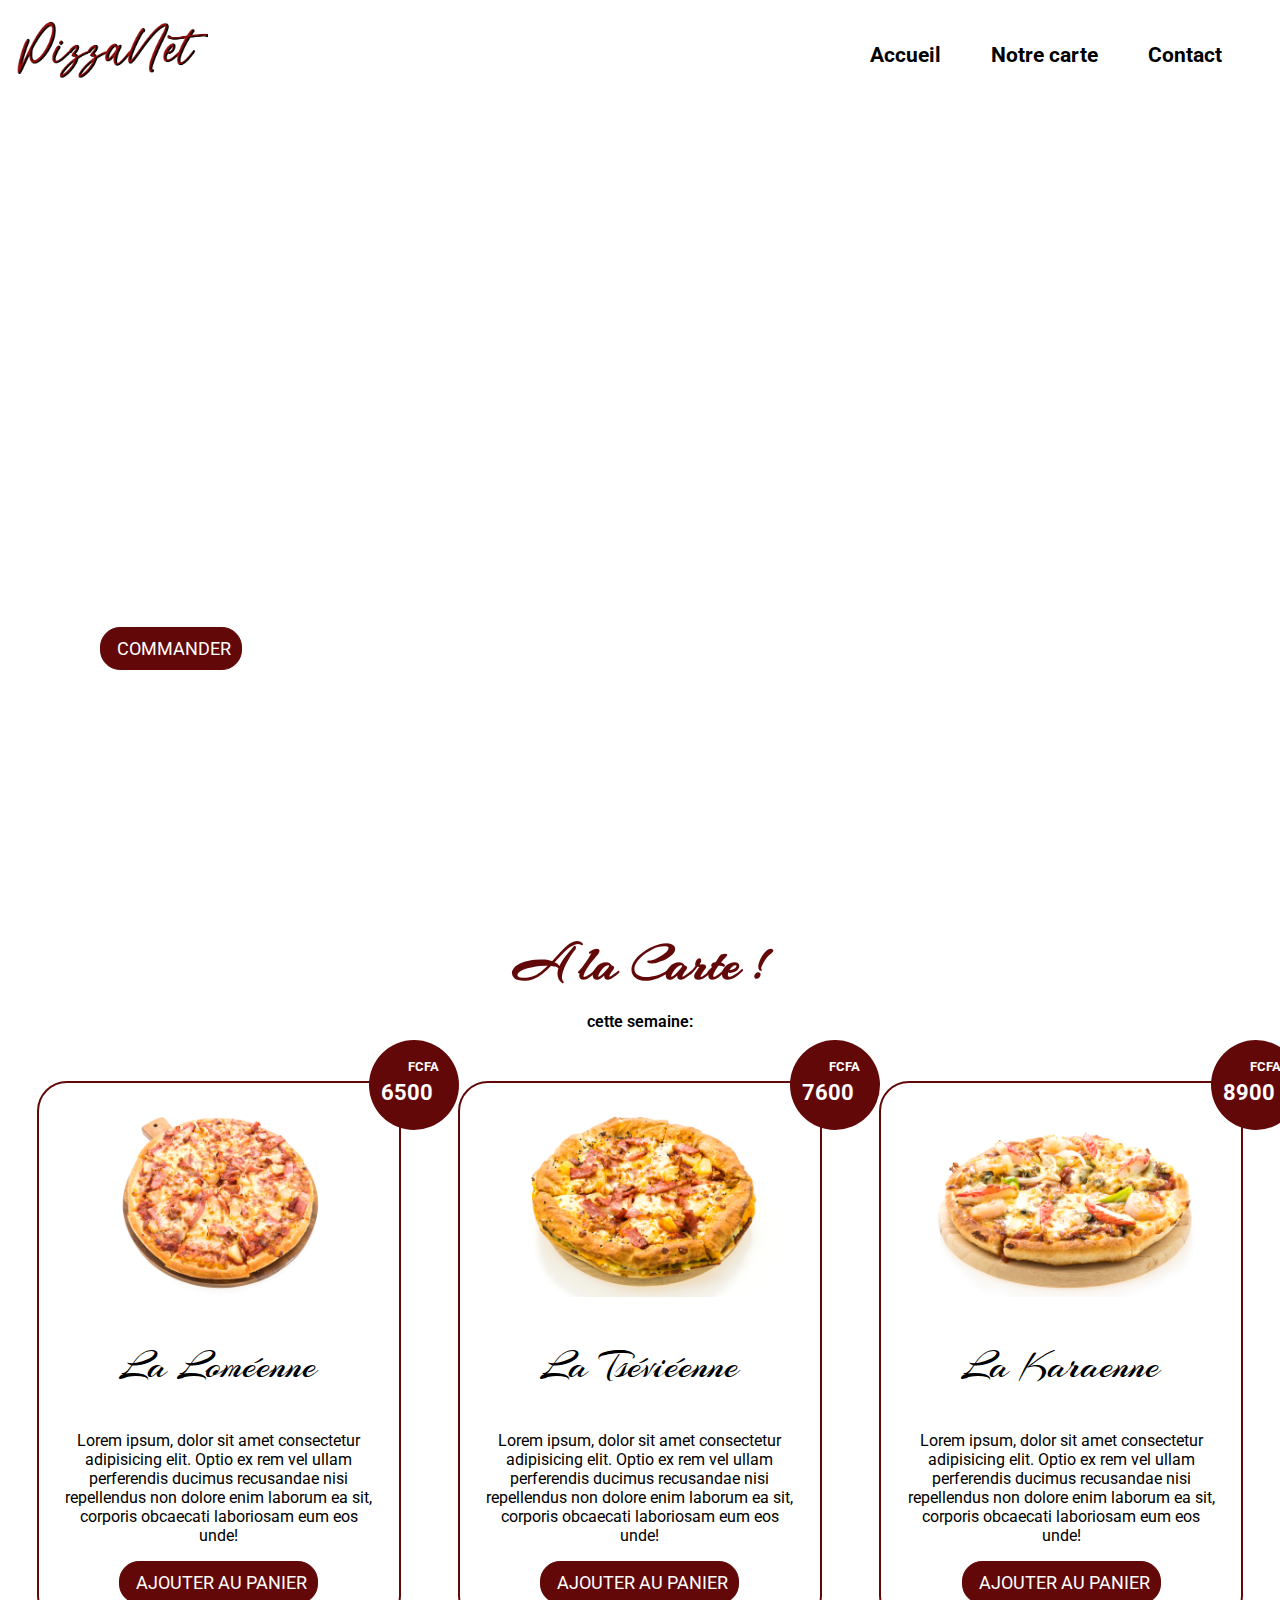
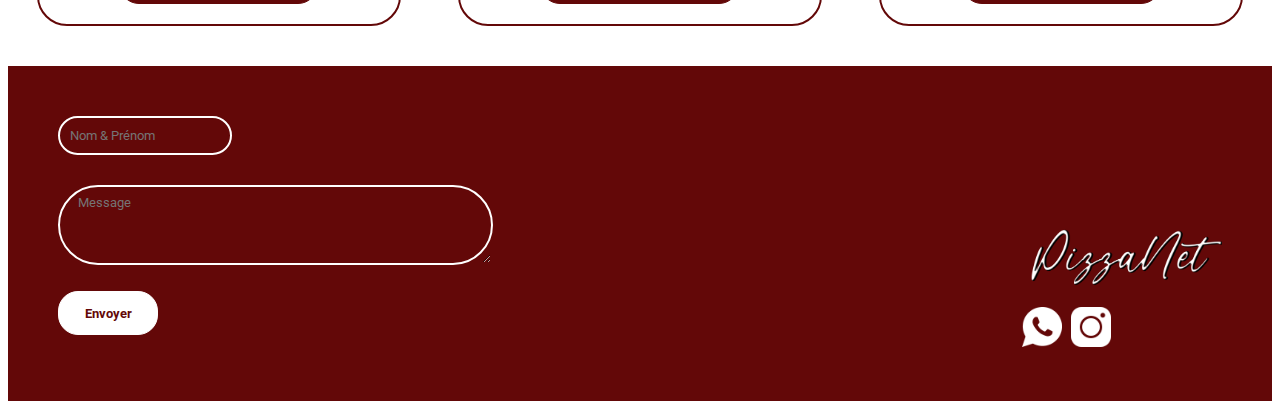
==== index.html @ ad1ee1a4 "modification du fichier index.html" ====
<!DOCTYPE html>
<html lang="fr">
    <head>
        <meta charset="UTF-8">
        <meta http-equiv="X-UA-Compatible" content="IE=edge">
        <meta name="viewport" content="width=device-width, initial-scale=1.0">
        <title>PizzaNet</title>
        <link rel="shortcut icon" href="assets/images/pizza1.jpg" type="image/x-icon"/>
        <link rel="stylesheet" href="style.css">
    </head>
    <body>
        <div id="main">
            <header>
                <! ajout du alt>
                <div id="logo">
                    <img src="assets/logo.png" alt="logo-pizzanet">
                </div>
                <div id="nav">
                    <nav>
                        <a href=""><h5>Accueil</h5></a>
                        <a href=""><h5>Notre carte</h5></a>
                        <a href=""><h5>Contact</h5></a>
                    </nav>
                </div>
            </header>
            <div id="pancarte">
            </div>
            <div id="pancarte-texte">
                <h1>PizzaNet</h1>
                <p id="description">
                    Humblement,les meilleurs pizzas du monde </br>
                    l'algorithme de la parfaite des cuissons,un
                    gout esquis,</br>Des produits de qualité
                </p>
                <button class="button"><a href="">COMMANDER</a></button>
            </div>
            </div>
            <section>
                <h1>A la Carte !</h1>
                <p>cette semaine:</p>
                <div id="menu">
                    <div class="carte">
                        <div class="prix">
                            <span class="fr">FCFA</span><br><span class="pr">6500</span>
                        </div>
                        <img src="assets/images/pizza_1.png" alt="">
                        <h3>La Loméenne</h3>
                        <p>Lorem ipsum, dolor sit amet consectetur adipisicing elit. Optio ex rem vel ullam perferendis ducimus recusandae nisi repellendus non dolore enim laborum ea sit, corporis obcaecati laboriosam eum eos unde!</p>
                        <button class="button"><a href="">AJOUTER AU PANIER</a></button>
                    </div>
                    <div class="carte">
                        <div class="prix">
                            <span class="fr">FCFA</span><br><span class="pr">7600</span>
                        </div>
                        <img src="assets/images/pizza_2.png" alt="">
                        <h3>La Tséviéenne</h3>
                        <p>Lorem ipsum, dolor sit amet consectetur adipisicing elit. Optio ex rem vel ullam perferendis ducimus recusandae nisi repellendus non dolore enim laborum ea sit, corporis obcaecati laboriosam eum eos unde!</p>
                        <button class="button"><a href="">AJOUTER AU PANIER</a></button>
                    </div>
                    <div class="carte">
                        <div class="prix">
                            <span class="fr">FCFA</span><br><span class="pr">8900</span>
                        </div>
                        <img src="assets/images/pizza_3.png" alt="">
                        <h3>La Karaenne</h3>
                        <p>Lorem ipsum, dolor sit amet consectetur adipisicing elit. Optio ex rem vel ullam perferendis ducimus recusandae nisi repellendus non dolore enim laborum ea sit, corporis obcaecati laboriosam eum eos unde!</p>
                        <button class="button" ><a href="">AJOUTER AU PANIER</a></button>
                    </div>

                </div>
            </section>
    
            <footer>
                <div id="foot">
                    <div id="formulaire">
                        <input type="text" placeholder="Nom & Prénom">
                        <textarea name="" id="" cols="50" rows="4" placeholder="Message" type="text"></textarea>
                        <button type="submit">Envoyer</button>
                    </div>
                    <div id="sociale">
                        <div id="logo-blanc">
                            <img src="assets/logo_blanc.png" alt="" id="logo-foot">
                        </div>
                        <div id="lien">
                            <img src="assets/whatsapp.png" alt="" class="sociale">
                            <img src="assets/instagram.png" alt="" class="sociale">
                        </div>
                    </div>
                </div>
    
            </footer>
        </div>
        <script src="script.js"></script>
    </body>
</html>
---- style.css ----
@import url('https://fonts.googleapis.com/css2?family=Arizonia&family=Roboto:ital,wght@0,100;0,300;0,400;0,500;0,700;0,900;1,100;1,300;1,400;1,500;1,700;1,900&display=swap');
@import url('https://fonts.googleapis.com/css2?family=Roboto:ital,wght@0,100;0,300;0,400;0,500;0,700;0,900;1,100;1,300;1,400;1,500;1,700;1,900&display=swap');
*{
    font-family: 'Roboto', sans-serif;

}
header{
    display: flex;
    justify-content: space-between;
}

nav{
    display: flex;
}
a{
    text-decoration: none;
    color: #ffff;
}
nav>a{
    text-decoration: none;
    padding-right: 2em;
    font-size: 25px;
    align-items: flex-start;
    color: #000;
}
nav>a:hover{
    color: #630808;
}
#logo>img{
    width: 100%;
}
#logo{
    width: 200px;
}
#pancarte{
    background-image:url(assets/images/header_background.png) ;
    background-size: 100% 75%;
    background-repeat: no-repeat;
    padding: 30em;
    filter: brightness(0.6);
}

#pancarte-texte{
    position: absolute;
    top: 240px;
    left: 100px;

}
#pancarte-texte >h1{
    color: #ffff;
    font-size: 190px;
    margin: 0;
}
#pancarte-texte > p{
    font-size: 30px;
    color: #ffff;
}
.button{
    background-color: #630808;
    font-size: 18px;
    border-radius: 20px;
    padding: 10px;
    padding-left: 16px;
    border: 1px solid #630808;
}
section{
    margin-top: -8em;
    margin-bottom: 2.5em;
}
section>p,h1{
    text-align: center;
}
section>h1{
    font-family: 'Arizonia', cursive;
    color: #630808;
    font-size: 50px;
    margin: 0;
}
.carte>h3{
    font-family: 'Arizonia', cursive;
    font-size: 40px;
    font-weight: 100;
}
section>p{
    font-weight: 600;
    margin-bottom: 50px;
}
#menu{
    display: flex;
    justify-content: space-around;
}
.carte>img{
    width: 290px;
}
.carte{
    text-align: center;
    border: 2px solid #630808;
    border-radius: 30px;
    width: 320px;
    padding: 20px;
}
.prix{
    background-color: #630808;
    color: #ffff;
    border-radius: 50%;
    position: absolute;
    width: 90px;
    height: 90px;
    top: 1040px;
    margin-left: 310px;
}
span{
    font-size: 22px;
    font-weight: bold;
    text-align: center;
}
.fr{
    font-size: 13px;
    padding-left: 20px;
    position: absolute;
    top: 19px;
    left: 19px;
}
.pr{
    position: absolute;
    top: 40px;
    left: 12px;
}
footer{
    background-color: #630808;

}
#foot{
    display: flex;
    padding: 50px;
    justify-content: space-between;
}
#formulaire{
    display:flex;
    flex-direction: column;
}
textarea{
    background-color: #630808;
    border-radius: 50px;
    border: 2px solid white;
    padding: 0.6em;
    text-indent: 10px;
    margin-bottom: 2em;
}
input{
    background-color: #630808;
    width:150px ;
    border: 2px solid white;
    border-radius: 20px;
    padding: 10px;
    margin-bottom: 30px;
}
#formulaire>button{
    background-color: #ffff;
    border: 1px solid #ffff;
    border-radius: 20px;
    width: 100px;
    color: #630808;
    font-weight: 700;
    padding: 1em;
}
#sociale{
    margin-top: 100px;
}
#logo-foot{
    width: 200px;
}
#lien img{
    width: 40px;
    margin-right: 5px;
}
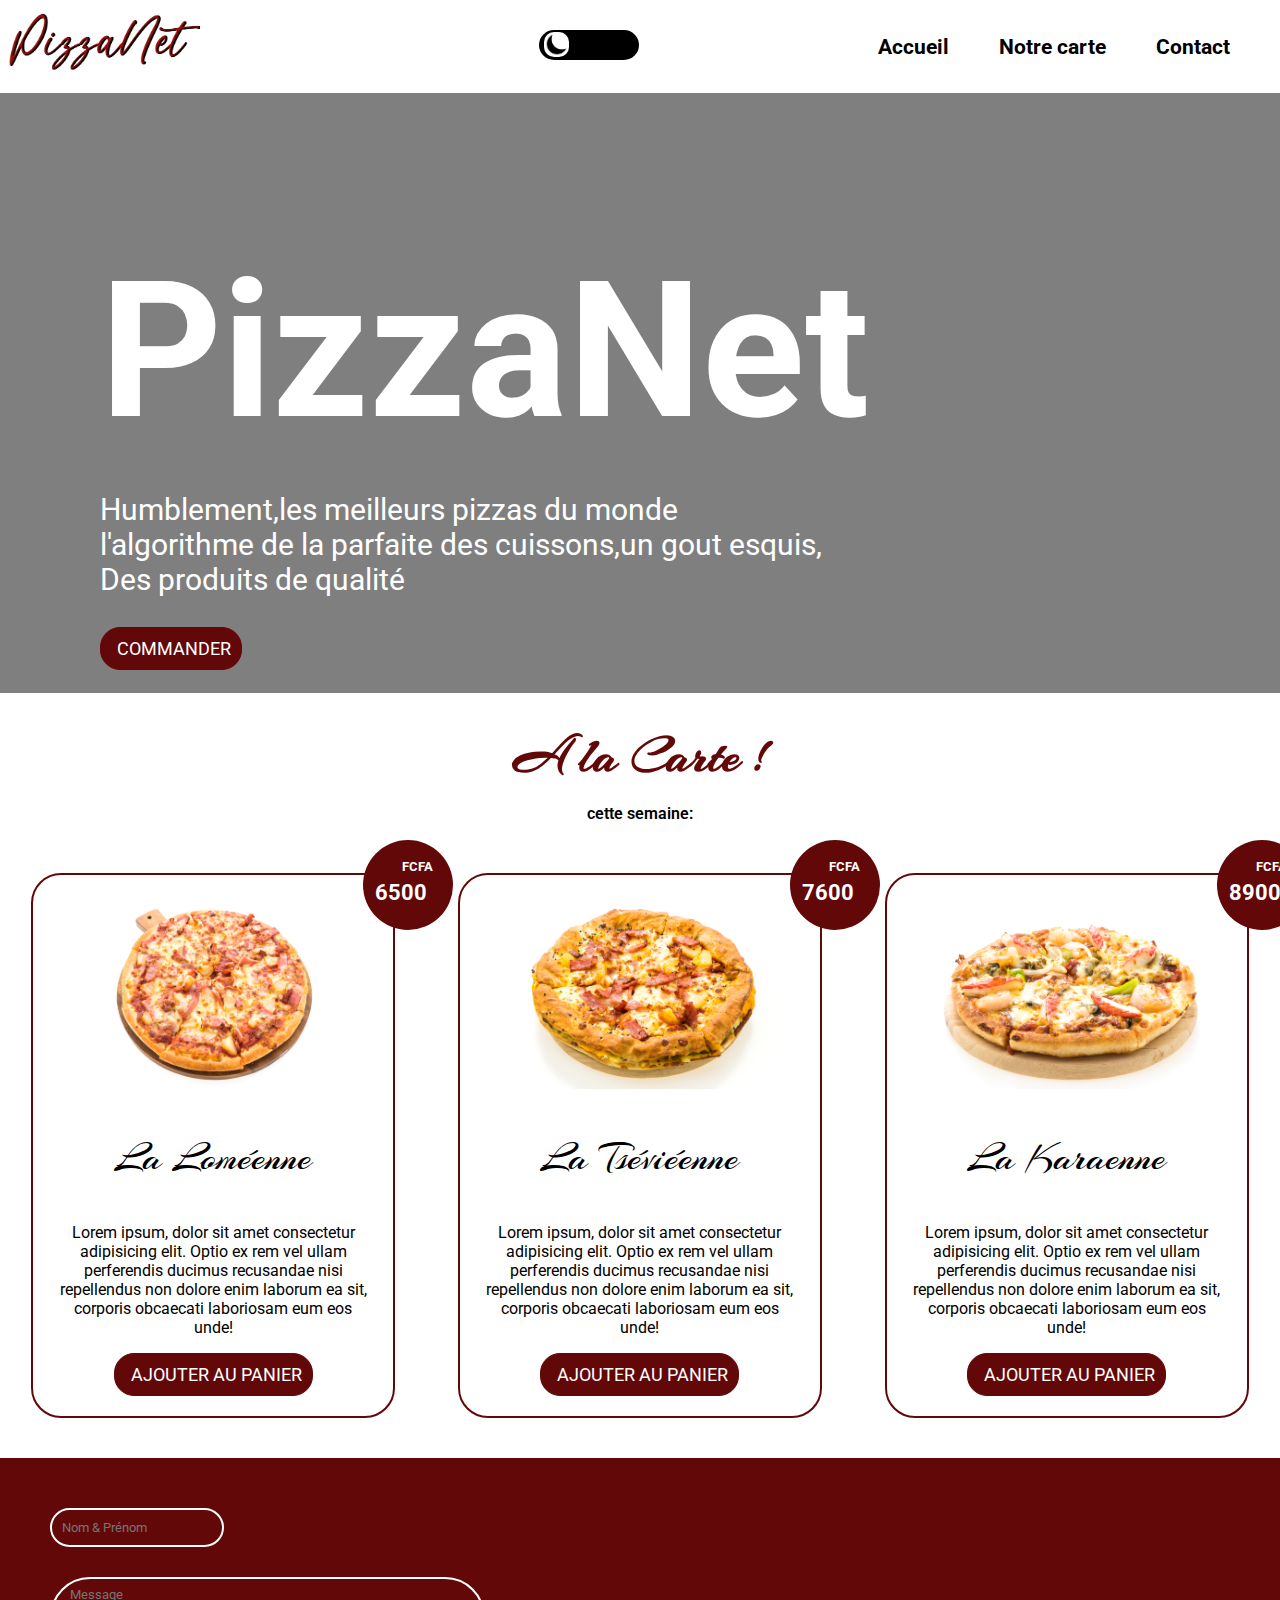
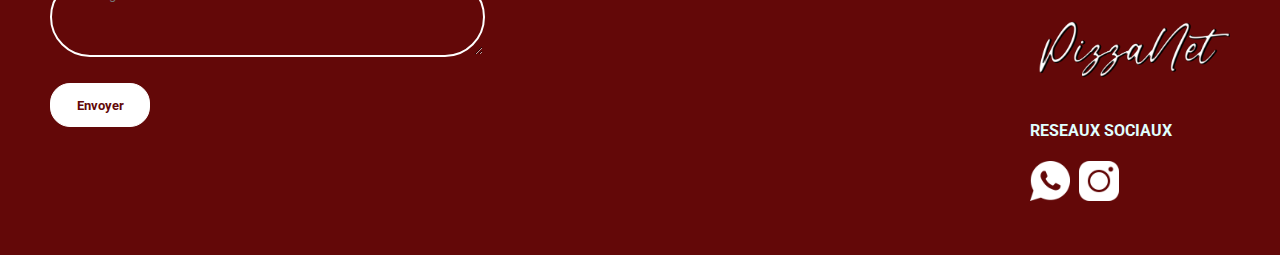
==== commit 6b142292: "AjoutDumodeNuit" ====
--- a/index.html
+++ b/index.html
@@ -15,11 +15,14 @@
                 <div id="logo">
                     <img src="assets/logo.png" alt="logo-pizzanet">
                 </div>
+                <div id="modenuit">
+                    <img src="assets/claire.jpg" alt="" id="soleil">
+                </div>
                 <div id="nav">
                     <nav>
-                        <a href=""><h5>Accueil</h5></a>
-                        <a href=""><h5>Notre carte</h5></a>
-                        <a href=""><h5>Contact</h5></a>
+                        <a href="" class="nav"><h5>Accueil</h5></a>
+                        <a href="" class="nav"><h5>Notre carte</h5></a>
+                        <a href="" class="nav"><h5>Contact</h5></a>
                     </nav>
                 </div>
             </header>
@@ -37,7 +40,7 @@
             </div>
             <section>
                 <h1>A la Carte !</h1>
-                <p>cette semaine:</p>
+                <p id="weekFood">cette semaine:</p>
                 <div id="menu">
                     <div class="carte">
                         <div class="prix">
@@ -81,9 +84,10 @@
                         <div id="logo-blanc">
                             <img src="assets/logo_blanc.png" alt="" id="logo-foot">
                         </div>
+                        <h4 style="color:lightcyan;">RESEAUX SOCIAUX</h4>
                         <div id="lien">
-                            <img src="assets/whatsapp.png" alt="" class="sociale">
-                            <img src="assets/instagram.png" alt="" class="sociale">
+                            <img src="assets/sociale/whatsapp.png" alt="" class="sociale">
+                            <img src="assets/sociale/instagram.png" alt="" class="sociale">
                         </div>
                     </div>
                 </div>
--- a/style.css
+++ b/style.css
@@ -2,15 +2,23 @@
 @import url('https://fonts.googleapis.com/css2?family=Roboto:ital,wght@0,100;0,300;0,400;0,500;0,700;0,900;1,100;1,300;1,400;1,500;1,700;1,900&display=swap');
 *{
     font-family: 'Roboto', sans-serif;
-
+   
 }
 header{
     display: flex;
     justify-content: space-between;
 }
-
+body{
+    margin: auto;
+}
 nav{
     display: flex;
+}
+#modenuit img{
+    width: 25px;
+    margin-left: 5px;
+    margin-top: 2px;
+    border-radius: 10px;
 }
 a{
     text-decoration: none;
@@ -33,11 +41,13 @@
     width: 200px;
 }
 #pancarte{
-    background-image:url(assets/images/header_background.png) ;
-    background-size: 100% 75%;
+    background-image: linear-gradient(rgba(0, 0, 0, 0.5), rgba(0, 0, 0, 0.5)),url(assets/images/header_background.png) ;
+    background-size: cover;
+    background-position: center;
     background-repeat: no-repeat;
-    padding: 30em;
-    filter: brightness(0.6);
+    height: 600px;
+    /* padding: 30em; */
+    /* filter: brightness(0.6); */
 }
 
 #pancarte-texte{
@@ -64,7 +74,7 @@
     border: 1px solid #630808;
 }
 section{
-    margin-top: -8em;
+    margin-top: 2em;
     margin-bottom: 2.5em;
 }
 section>p,h1{
@@ -106,7 +116,7 @@
     position: absolute;
     width: 90px;
     height: 90px;
-    top: 1040px;
+    top: 840px;
     margin-left: 310px;
 }
 span{
@@ -170,7 +180,26 @@
 #logo-foot{
     width: 200px;
 }
+#lien{
+    width: 180px;
+    display: inline-block;
+}
 #lien img{
     width: 40px;
-    margin-right: 5px;
-}
+    padding-right: 5px;
+   
+}
+#lien img :hover{
+   cursor: pointer;
+}
+#modenuit{
+    width: 100px;
+    height: 30px;
+    background-color: #000;
+    border-radius: 15px;
+    margin-top: 30px;
+    margin-left: 100px;
+}
+#modenuit:hover{
+    cursor: pointer;
+}
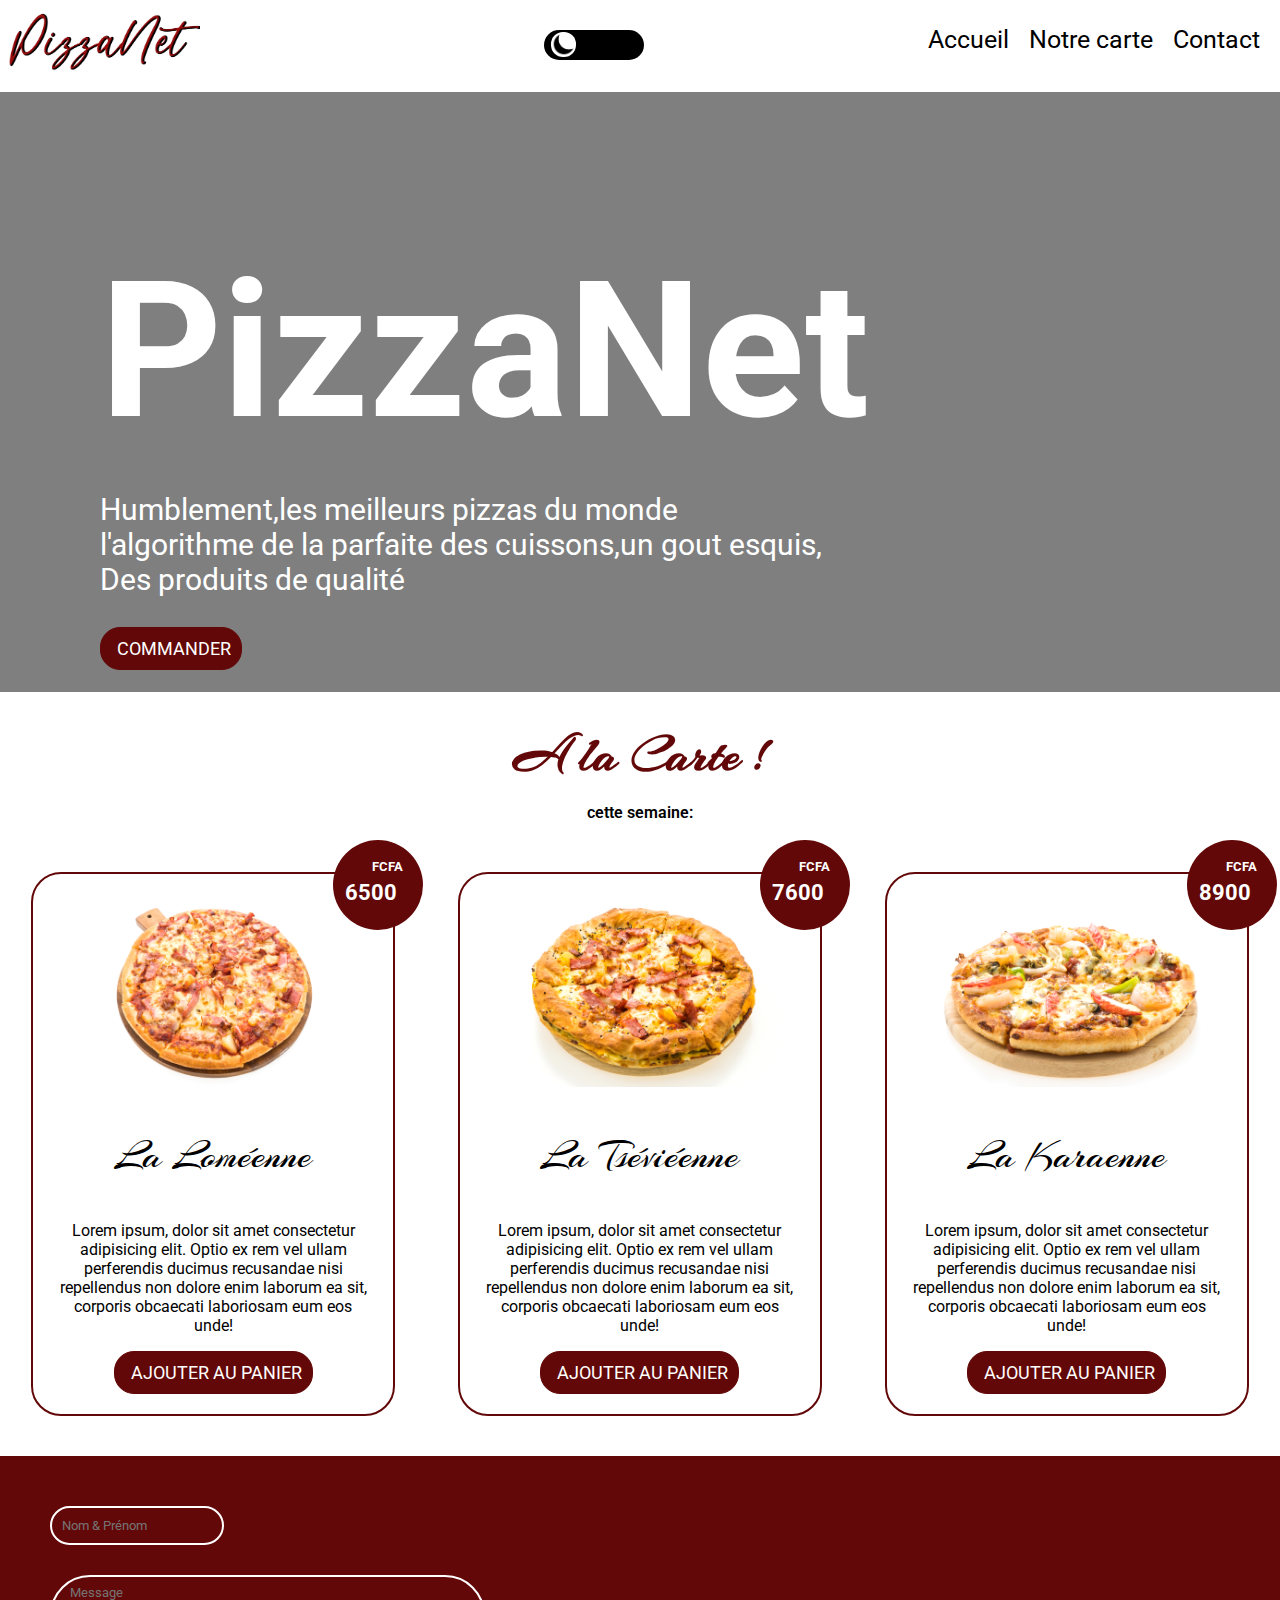
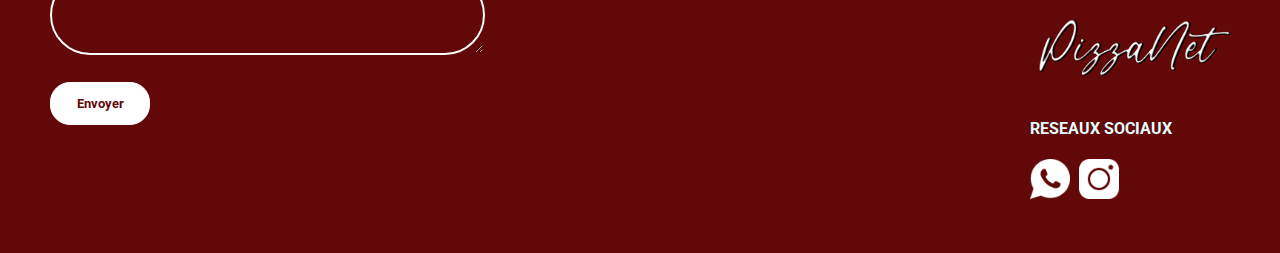
==== commit 4636a033: "modification du mode nuit avec effet" ====
--- a/index.html
+++ b/index.html
@@ -19,11 +19,12 @@
                     <img src="assets/claire.jpg" alt="" id="soleil">
                 </div>
                 <div id="nav">
-                    <nav>
-                        <a href="" class="nav"><h5>Accueil</h5></a>
-                        <a href="" class="nav"><h5>Notre carte</h5></a>
-                        <a href="" class="nav"><h5>Contact</h5></a>
-                    </nav>
+                    <ul>
+                        <li><a href="" class="nav">Accueil</a></li>
+                        <li><a href="" class="nav">Notre carte</a></li>
+                        <li><a href="" class="nav">Contact</a></li>
+                    </ul>
+                    
                 </div>
             </header>
             <div id="pancarte">
--- a/style.css
+++ b/style.css
@@ -11,28 +11,38 @@
 body{
     margin: auto;
 }
-nav{
-    display: flex;
+a{
+    text-decoration: none;
+    color: #fff;
+}
+ul{
+    list-style-type: none;
+    display: flex;
+    margin-top: 25px;
+}
+li>a{
+    align-items: center;
+    color: #000;
+    font-size: 25px;
+    margin-right: 20px;
+    transition-duration: .2s;
+    border-bottom: 0px solid #630808;
+}
+li>a:hover{
+    color: #630808;
+    border-bottom: 5px solid #630808;
+    transition-duration: .0.5s;
 }
 #modenuit img{
     width: 25px;
-    margin-left: 5px;
+    margin-left: 7px;
     margin-top: 2px;
-    border-radius: 10px;
-}
-a{
-    text-decoration: none;
-    color: #ffff;
-}
-nav>a{
-    text-decoration: none;
-    padding-right: 2em;
-    font-size: 25px;
-    align-items: flex-start;
-    color: #000;
-}
-nav>a:hover{
-    color: #630808;
+    border-radius: 12px;
+    
+}
+
+#modenuit{
+    margin-left: 40px;
 }
 #logo>img{
     width: 100%;
@@ -117,7 +127,7 @@
     width: 90px;
     height: 90px;
     top: 840px;
-    margin-left: 310px;
+    margin-left: 280px;
 }
 span{
     font-size: 22px;
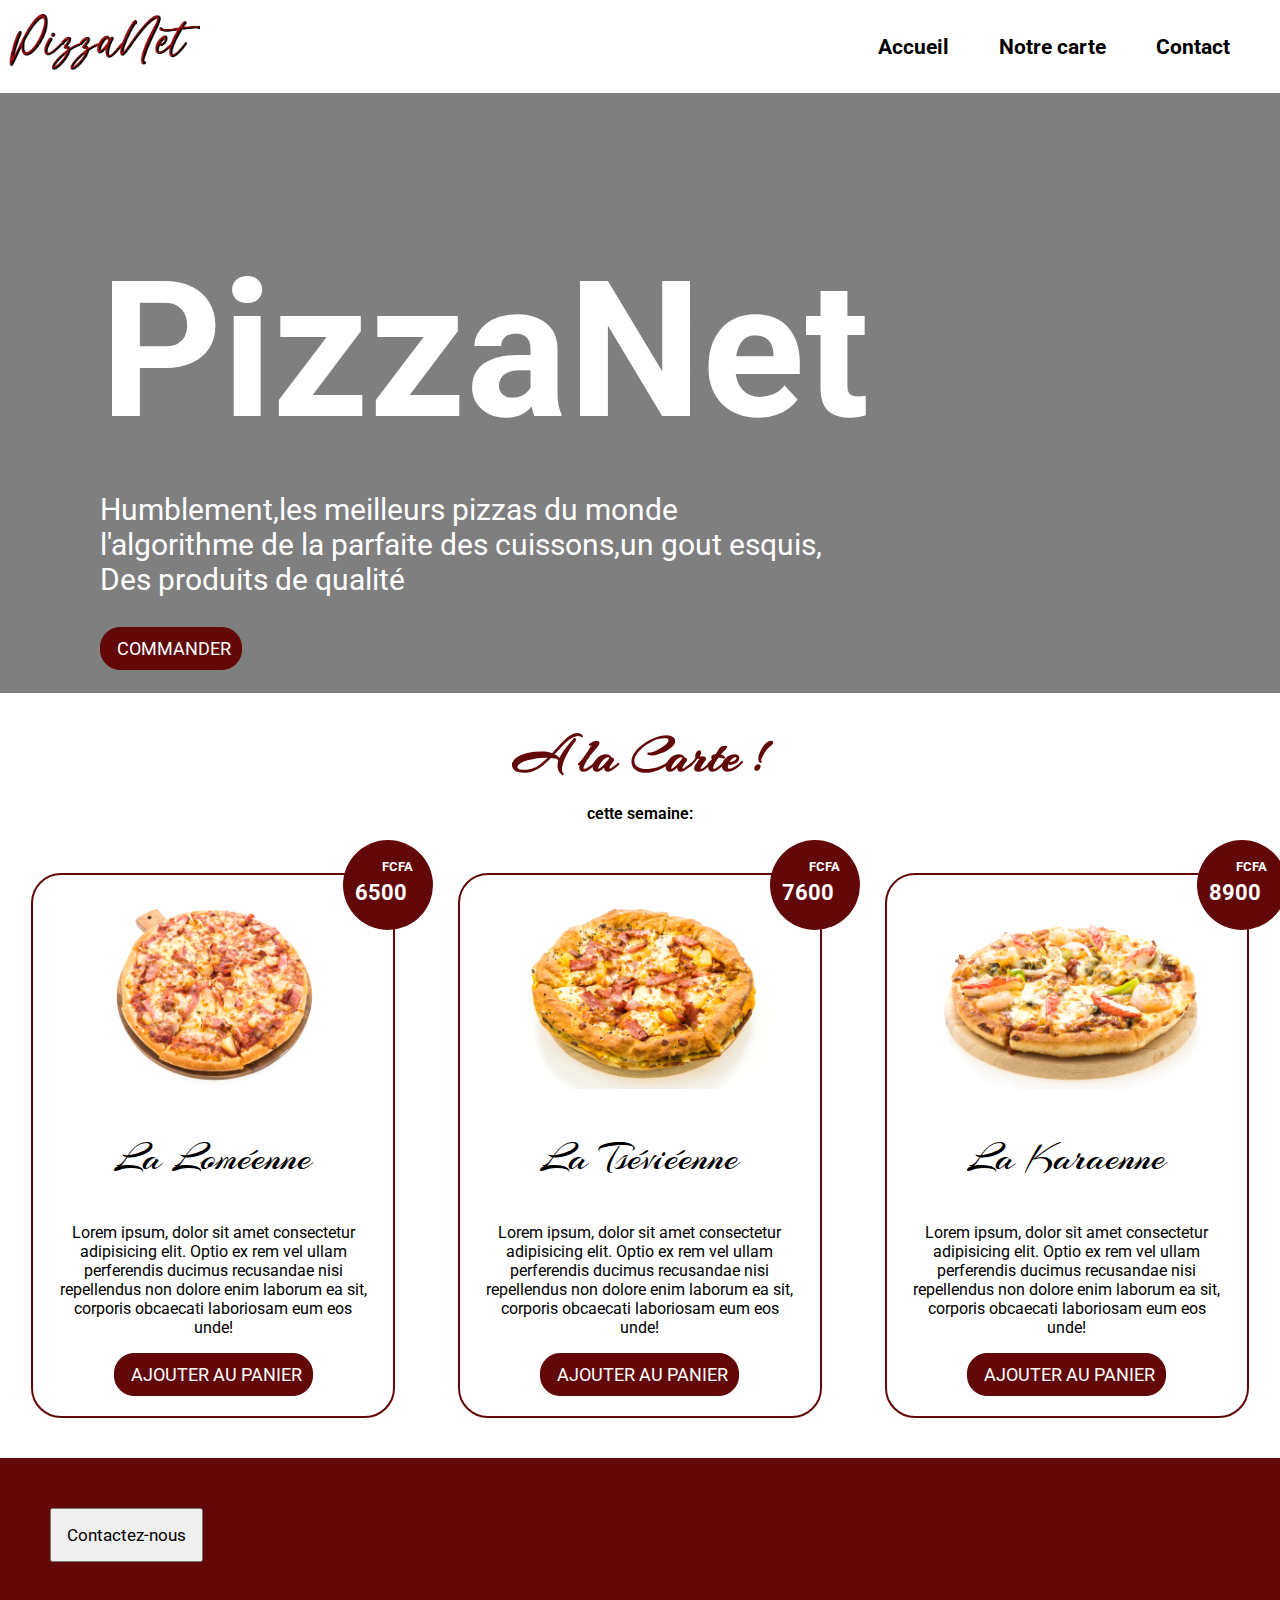
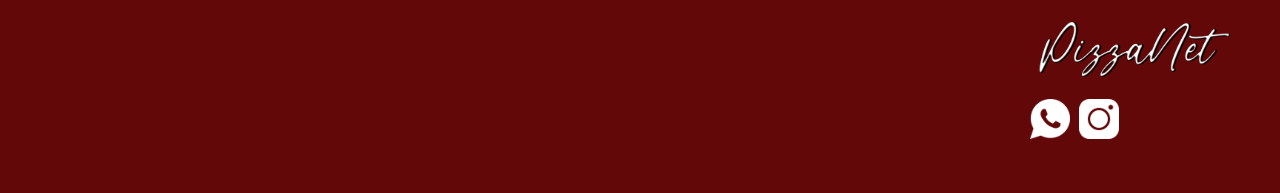
==== commit f0585198: "contact ajouté" ====
--- a/index.html
+++ b/index.html
@@ -15,16 +15,12 @@
                 <div id="logo">
                     <img src="assets/logo.png" alt="logo-pizzanet">
                 </div>
-                <div id="modenuit">
-                    <img src="assets/claire.jpg" alt="" id="soleil">
-                </div>
                 <div id="nav">
-                    <ul>
-                        <li><a href="" class="nav">Accueil</a></li>
-                        <li><a href="" class="nav">Notre carte</a></li>
-                        <li><a href="" class="nav">Contact</a></li>
-                    </ul>
-                    
+                    <nav>
+                        <a href=""><h5>Accueil</h5></a>
+                        <a href=""><h5>Notre carte</h5></a>
+                        <a href=""><h5>Contact</h5></a>
+                    </nav>
                 </div>
             </header>
             <div id="pancarte">
@@ -41,7 +37,7 @@
             </div>
             <section>
                 <h1>A la Carte !</h1>
-                <p id="weekFood">cette semaine:</p>
+                <p>cette semaine:</p>
                 <div id="menu">
                     <div class="carte">
                         <div class="prix">
@@ -77,18 +73,15 @@
             <footer>
                 <div id="foot">
                     <div id="formulaire">
-                        <input type="text" placeholder="Nom & Prénom">
-                        <textarea name="" id="" cols="50" rows="4" placeholder="Message" type="text"></textarea>
-                        <button type="submit">Envoyer</button>
+                        <button id="p-contact">Contactez-nous</button>
                     </div>
                     <div id="sociale">
                         <div id="logo-blanc">
                             <img src="assets/logo_blanc.png" alt="" id="logo-foot">
                         </div>
-                        <h4 style="color:lightcyan;">RESEAUX SOCIAUX</h4>
                         <div id="lien">
-                            <img src="assets/sociale/whatsapp.png" alt="" class="sociale">
-                            <img src="assets/sociale/instagram.png" alt="" class="sociale">
+                            <img src="assets/whatsapp.png" alt="" class="sociale">
+                            <img src="assets/instagram.png" alt="" class="sociale">
                         </div>
                     </div>
                 </div>
--- a/style.css
+++ b/style.css
@@ -2,47 +2,32 @@
 @import url('https://fonts.googleapis.com/css2?family=Roboto:ital,wght@0,100;0,300;0,400;0,500;0,700;0,900;1,100;1,300;1,400;1,500;1,700;1,900&display=swap');
 *{
     font-family: 'Roboto', sans-serif;
-   
-}
-header{
-    display: flex;
-    justify-content: space-between;
+
 }
 body{
     margin: auto;
 }
+header{
+    display: flex;
+    justify-content: space-between;
+}
+
+nav{
+    display: flex;
+}
 a{
     text-decoration: none;
-    color: #fff;
-}
-ul{
-    list-style-type: none;
-    display: flex;
-    margin-top: 25px;
-}
-li>a{
-    align-items: center;
+    color: #ffff;
+}
+nav>a{
+    text-decoration: none;
+    padding-right: 2em;
+    font-size: 25px;
+    align-items: flex-start;
     color: #000;
-    font-size: 25px;
-    margin-right: 20px;
-    transition-duration: .2s;
-    border-bottom: 0px solid #630808;
-}
-li>a:hover{
+}
+nav>a:hover{
     color: #630808;
-    border-bottom: 5px solid #630808;
-    transition-duration: .0.5s;
-}
-#modenuit img{
-    width: 25px;
-    margin-left: 7px;
-    margin-top: 2px;
-    border-radius: 12px;
-    
-}
-
-#modenuit{
-    margin-left: 40px;
 }
 #logo>img{
     width: 100%;
@@ -83,6 +68,14 @@
     padding-left: 16px;
     border: 1px solid #630808;
 }
+.button:hover{
+    transition: all 0.5s ease 0s;
+    background-color: #630808;
+    font-size: 19px;
+    border-radius: 20px;
+    padding: 12px;
+    padding-left: 16px;
+}
 section{
     margin-top: 2em;
     margin-bottom: 2.5em;
@@ -127,7 +120,7 @@
     width: 90px;
     height: 90px;
     top: 840px;
-    margin-left: 280px;
+    margin-left: 290px;
 }
 span{
     font-size: 22px;
@@ -155,34 +148,9 @@
     padding: 50px;
     justify-content: space-between;
 }
-#formulaire{
-    display:flex;
-    flex-direction: column;
-}
-textarea{
-    background-color: #630808;
-    border-radius: 50px;
-    border: 2px solid white;
-    padding: 0.6em;
-    text-indent: 10px;
-    margin-bottom: 2em;
-}
-input{
-    background-color: #630808;
-    width:150px ;
-    border: 2px solid white;
-    border-radius: 20px;
-    padding: 10px;
-    margin-bottom: 30px;
-}
-#formulaire>button{
-    background-color: #ffff;
-    border: 1px solid #ffff;
-    border-radius: 20px;
-    width: 100px;
-    color: #630808;
-    font-weight: 700;
-    padding: 1em;
+#p-contact{
+    padding: 15px;
+    font-size: 17px;
 }
 #sociale{
     margin-top: 100px;
@@ -190,26 +158,53 @@
 #logo-foot{
     width: 200px;
 }
-#lien{
-    width: 180px;
-    display: inline-block;
-}
 #lien img{
     width: 40px;
-    padding-right: 5px;
-   
-}
-#lien img :hover{
-   cursor: pointer;
-}
-#modenuit{
-    width: 100px;
-    height: 30px;
-    background-color: #000;
-    border-radius: 15px;
-    margin-top: 30px;
-    margin-left: 100px;
-}
-#modenuit:hover{
+    margin-right: 5px;
+}
+                                        /* Page contact */
+
+
+
+
+form{
+    display: flex;
+    margin-left: 30em;
+}
+#nom{
+    background-color: white;
+    border: 1px solid black;
+    padding: 18px 25px;
+}
+#email{
+    background-color: white;
+    border: 1px solid black;
+    padding: 18px 25px;
+}
+#objet{
+    background-color: white;
+    border: 1px solid black;
+    padding: 18px 25px;
+}
+textarea{
+    background-color: white;
+    border: 1px solid black;
+    border-radius: 10px;
+    margin-left: 4em;
+}
+#button{
+    background-color: #630808;
+    color: white;
+    border: 0;
+    padding: 15px 20px 15px 20px;
+    margin-left: 57em;
     cursor: pointer;
-}
+    border: 2px #630808 solid;
+    font-size: 15px;
+    font-weight: 500;
+}
+#button:hover{
+    transition: all 0.5s;
+    background-color: white;
+    color: #630808;
+}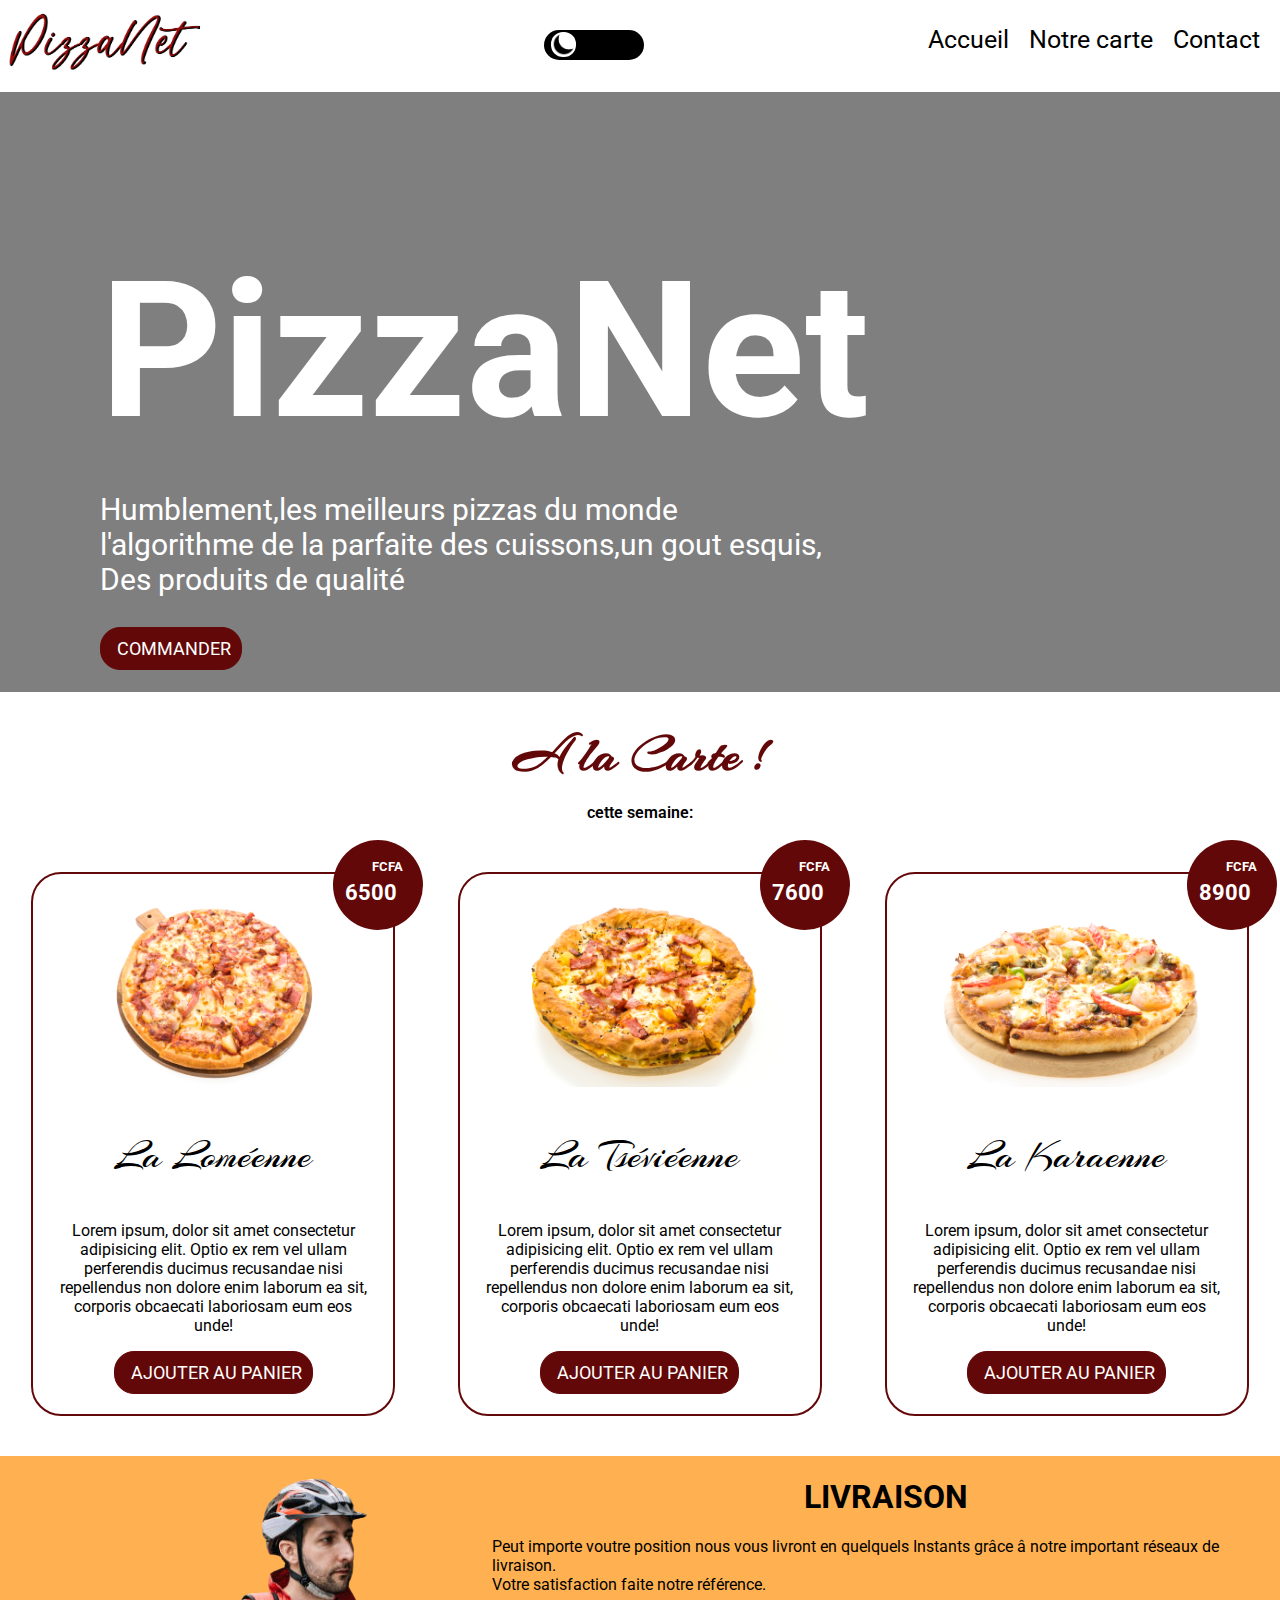
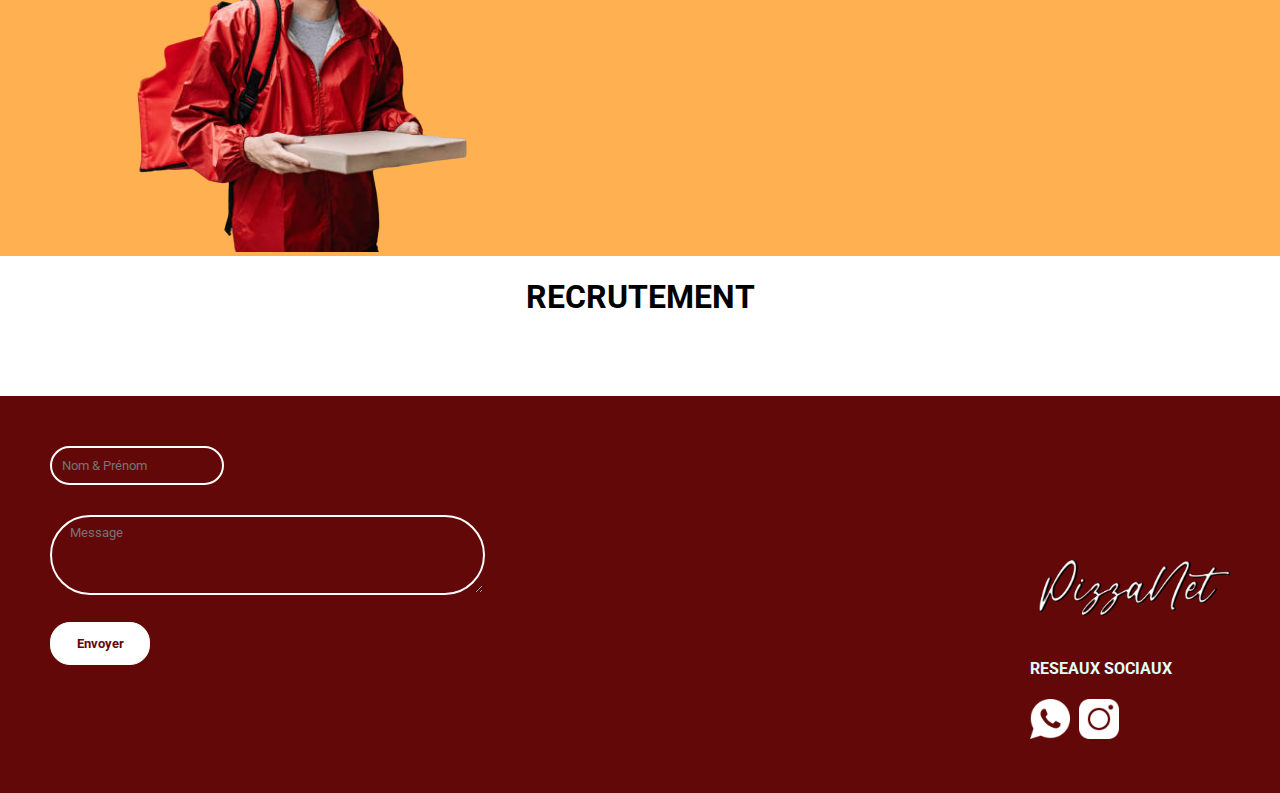
==== commit 69f426f4: "slider" ====
--- a/index.html
+++ b/index.html
@@ -15,12 +15,16 @@
                 <div id="logo">
                     <img src="assets/logo.png" alt="logo-pizzanet">
                 </div>
+                <div id="modenuit">
+                    <img src="assets/claire.jpg" alt="" id="soleil">
+                </div>
                 <div id="nav">
-                    <nav>
-                        <a href=""><h5>Accueil</h5></a>
-                        <a href=""><h5>Notre carte</h5></a>
-                        <a href=""><h5>Contact</h5></a>
-                    </nav>
+                    <ul>
+                        <li><a href="" class="nav">Accueil</a></li>
+                        <li><a href="" class="nav">Notre carte</a></li>
+                        <li><a href="" class="nav">Contact</a></li>
+                    </ul>
+                    
                 </div>
             </header>
             <div id="pancarte">
@@ -37,7 +41,7 @@
             </div>
             <section>
                 <h1>A la Carte !</h1>
-                <p>cette semaine:</p>
+                <p id="weekFood">cette semaine:</p>
                 <div id="menu">
                     <div class="carte">
                         <div class="prix">
@@ -69,19 +73,42 @@
 
                 </div>
             </section>
+            <section id="slider">
+                <div id="livrer">
+                     <div>
+                        <img src="assets/images/livreur.png" alt="livreur" id="livre">
+                    </div>
+                    <div>
+                        <h1 id="tr-livre">LIVRAISON</h1>
+                        <p>
+                            Peut importe voutre position nous vous livront en quelquels Instants grâce â notre important réseaux de livraison. <br>
+                            Votre satisfaction faite notre référence.
+                        </p>
+                    </div>
+                </div>
+                <div id="emploiyer">
+                    <h1>RECRUTEMENT</h1>
+                    <div>
+                        <img src="" alt="">
+                    </div>
+                </div>
+            </section>
     
             <footer>
                 <div id="foot">
                     <div id="formulaire">
-                        <button id="p-contact">Contactez-nous</button>
+                        <input type="text" placeholder="Nom & Prénom">
+                        <textarea name="" id="" cols="50" rows="4" placeholder="Message" type="text"></textarea>
+                        <button type="submit">Envoyer</button>
                     </div>
                     <div id="sociale">
                         <div id="logo-blanc">
                             <img src="assets/logo_blanc.png" alt="" id="logo-foot">
                         </div>
+                        <h4 style="color:lightcyan;">RESEAUX SOCIAUX</h4>
                         <div id="lien">
-                            <img src="assets/whatsapp.png" alt="" class="sociale">
-                            <img src="assets/instagram.png" alt="" class="sociale">
+                            <img src="assets/sociale/whatsapp.png" alt="" class="sociale">
+                            <img src="assets/sociale/instagram.png" alt="" class="sociale">
                         </div>
                     </div>
                 </div>
--- a/style.css
+++ b/style.css
@@ -2,32 +2,47 @@
 @import url('https://fonts.googleapis.com/css2?family=Roboto:ital,wght@0,100;0,300;0,400;0,500;0,700;0,900;1,100;1,300;1,400;1,500;1,700;1,900&display=swap');
 *{
     font-family: 'Roboto', sans-serif;
-
+   
+}
+header{
+    display: flex;
+    justify-content: space-between;
 }
 body{
     margin: auto;
 }
-header{
-    display: flex;
-    justify-content: space-between;
-}
-
-nav{
-    display: flex;
-}
 a{
     text-decoration: none;
-    color: #ffff;
-}
-nav>a{
-    text-decoration: none;
-    padding-right: 2em;
+    color: #fff;
+}
+ul{
+    list-style-type: none;
+    display: flex;
+    margin-top: 25px;
+}
+li>a{
+    align-items: center;
+    color: #000;
     font-size: 25px;
-    align-items: flex-start;
-    color: #000;
-}
-nav>a:hover{
+    margin-right: 20px;
+    border-bottom: 0px solid #630808;
+}
+li>a:hover{
     color: #630808;
+    border-bottom: 5px solid #630808;
+    transition-duration: .0.5s;
+    transition-duration: .2s;
+}
+#modenuit img{
+    width: 25px;
+    margin-left: 7px;
+    margin-top: 2px;
+    border-radius: 12px;
+    
+}
+
+#modenuit{
+    margin-left: 40px;
 }
 #logo>img{
     width: 100%;
@@ -68,14 +83,6 @@
     padding-left: 16px;
     border: 1px solid #630808;
 }
-.button:hover{
-    transition: all 0.5s ease 0s;
-    background-color: #630808;
-    font-size: 19px;
-    border-radius: 20px;
-    padding: 12px;
-    padding-left: 16px;
-}
 section{
     margin-top: 2em;
     margin-bottom: 2.5em;
@@ -120,7 +127,7 @@
     width: 90px;
     height: 90px;
     top: 840px;
-    margin-left: 290px;
+    margin-left: 280px;
 }
 span{
     font-size: 22px;
@@ -148,9 +155,34 @@
     padding: 50px;
     justify-content: space-between;
 }
-#p-contact{
-    padding: 15px;
-    font-size: 17px;
+#formulaire{
+    display:flex;
+    flex-direction: column;
+}
+textarea{
+    background-color: #630808;
+    border-radius: 50px;
+    border: 2px solid white;
+    padding: 0.6em;
+    text-indent: 10px;
+    margin-bottom: 2em;
+}
+input{
+    background-color: #630808;
+    width:150px ;
+    border: 2px solid white;
+    border-radius: 20px;
+    padding: 10px;
+    margin-bottom: 30px;
+}
+#formulaire>button{
+    background-color: #ffff;
+    border: 1px solid #ffff;
+    border-radius: 20px;
+    width: 100px;
+    color: #630808;
+    font-weight: 700;
+    padding: 1em;
 }
 #sociale{
     margin-top: 100px;
@@ -158,53 +190,37 @@
 #logo-foot{
     width: 200px;
 }
+#lien{
+    width: 180px;
+    display: inline-block;
+}
 #lien img{
     width: 40px;
-    margin-right: 5px;
-}
-                                        /* Page contact */
-
-
-
-
-form{
-    display: flex;
-    margin-left: 30em;
-}
-#nom{
-    background-color: white;
-    border: 1px solid black;
-    padding: 18px 25px;
-}
-#email{
-    background-color: white;
-    border: 1px solid black;
-    padding: 18px 25px;
-}
-#objet{
-    background-color: white;
-    border: 1px solid black;
-    padding: 18px 25px;
-}
-textarea{
-    background-color: white;
-    border: 1px solid black;
-    border-radius: 10px;
-    margin-left: 4em;
-}
-#button{
-    background-color: #630808;
-    color: white;
-    border: 0;
-    padding: 15px 20px 15px 20px;
-    margin-left: 57em;
+    padding-right: 5px;
+   
+}
+#lien img :hover{
+   cursor: pointer;
+}
+#modenuit{
+    width: 100px;
+    height: 30px;
+    background-color: #000;
+    border-radius: 15px;
+    margin-top: 30px;
+    margin-left: 100px;
+}
+#modenuit:hover{
     cursor: pointer;
-    border: 2px #630808 solid;
-    font-size: 15px;
-    font-weight: 500;
-}
-#button:hover{
-    transition: all 0.5s;
-    background-color: white;
-    color: #630808;
+}
+/* ----------SLIDER--------------------*/
+#livrer{
+    display: flex;
+    background-color: #FFB152;
+} 
+#livrer > img{
+    width: 10%;
+}
+#tr-livre{
+    text-align: center;
 }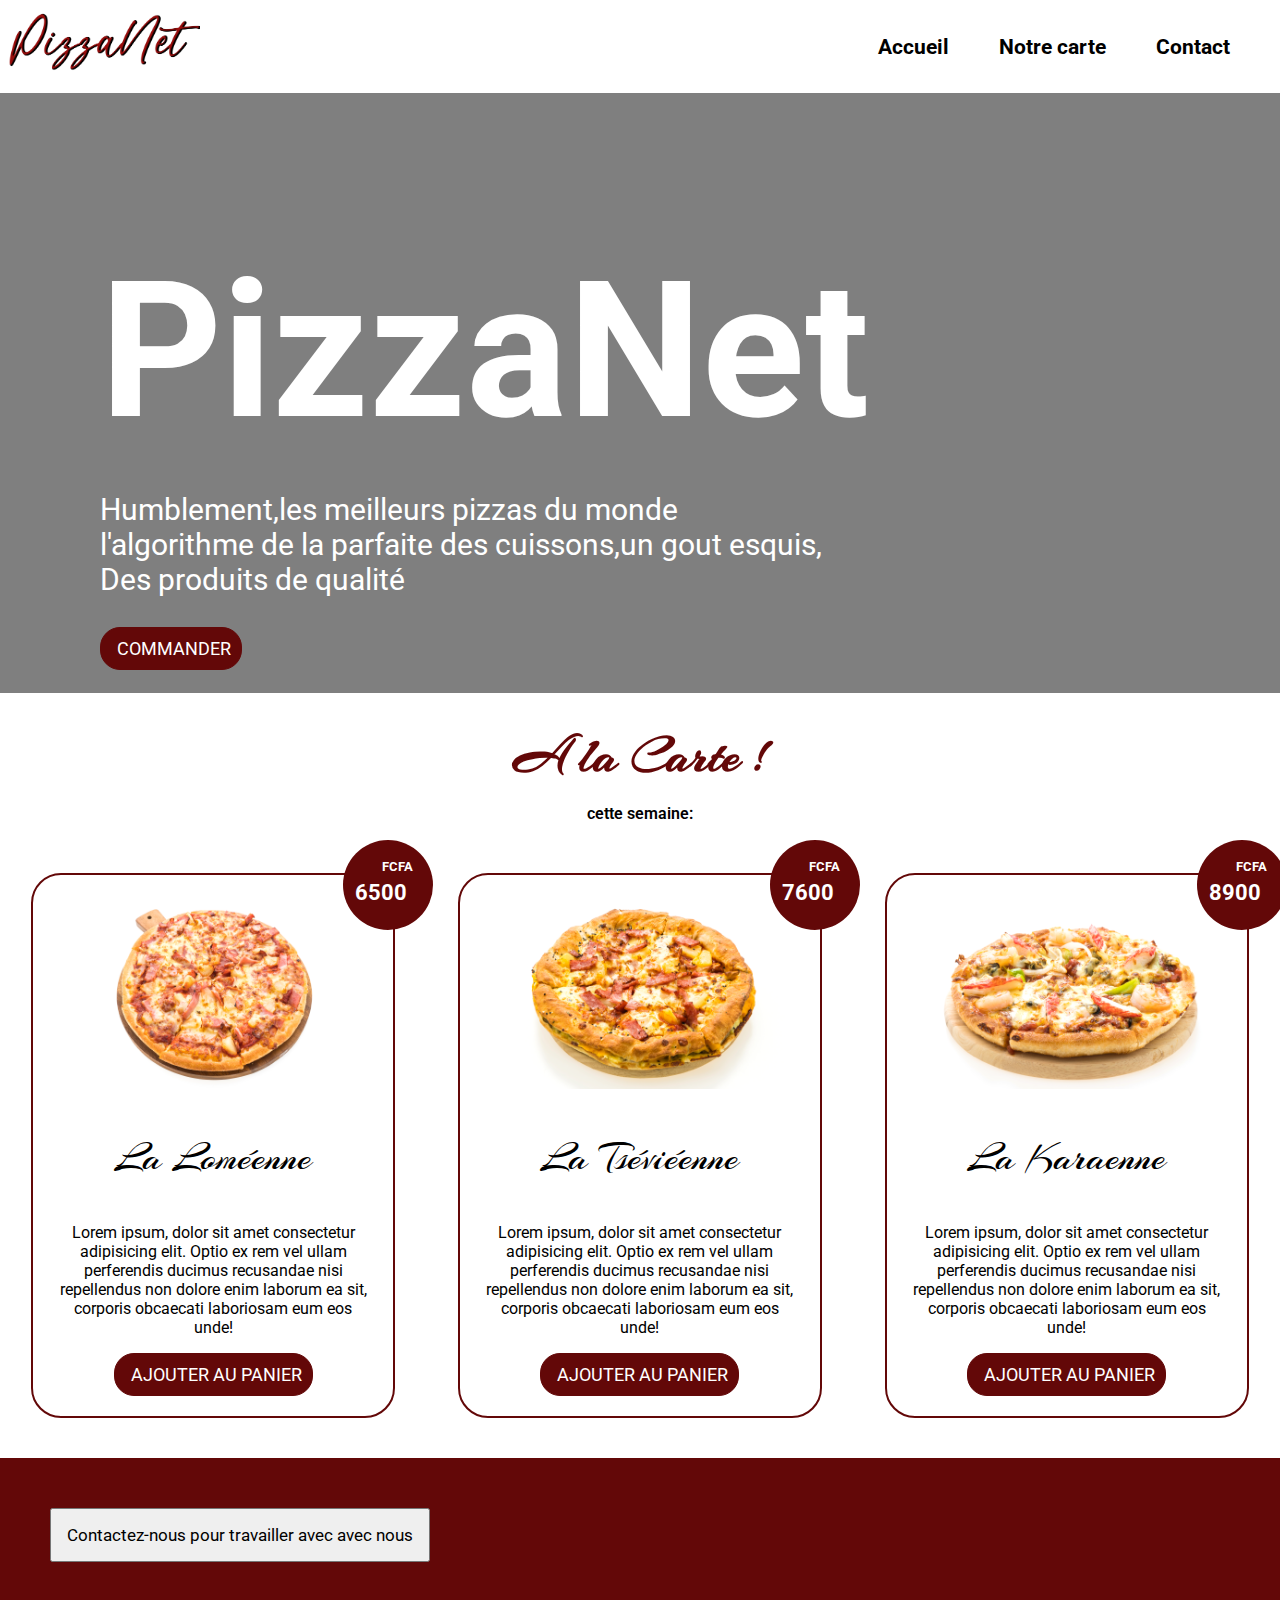
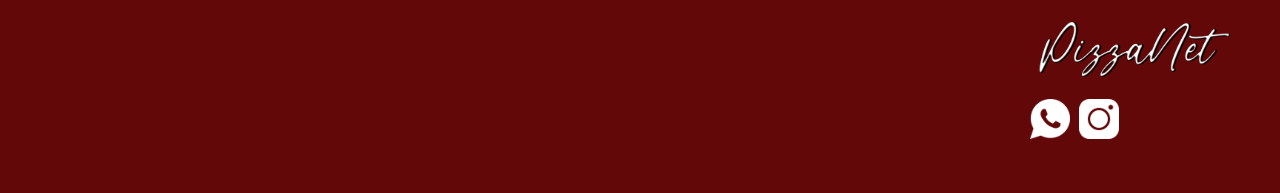
==== commit 2d07c10d: "kelke modifs" ====
--- a/index.html
+++ b/index.html
@@ -15,16 +15,12 @@
                 <div id="logo">
                     <img src="assets/logo.png" alt="logo-pizzanet">
                 </div>
-                <div id="modenuit">
-                    <img src="assets/claire.jpg" alt="" id="soleil">
-                </div>
                 <div id="nav">
-                    <ul>
-                        <li><a href="" class="nav">Accueil</a></li>
-                        <li><a href="" class="nav">Notre carte</a></li>
-                        <li><a href="" class="nav">Contact</a></li>
-                    </ul>
-                    
+                    <nav>
+                        <a href="index.html"><h5>Accueil</h5></a>
+                        <a href=""><h5>Notre carte</h5></a>
+                        <a href="contact.html"><h5>Contact</h5></a>
+                    </nav>
                 </div>
             </header>
             <div id="pancarte">
@@ -41,7 +37,7 @@
             </div>
             <section>
                 <h1>A la Carte !</h1>
-                <p id="weekFood">cette semaine:</p>
+                <p>cette semaine:</p>
                 <div id="menu">
                     <div class="carte">
                         <div class="prix">
@@ -73,42 +69,19 @@
 
                 </div>
             </section>
-            <section id="slider">
-                <div id="livrer">
-                     <div>
-                        <img src="assets/images/livreur.png" alt="livreur" id="livre">
-                    </div>
-                    <div>
-                        <h1 id="tr-livre">LIVRAISON</h1>
-                        <p>
-                            Peut importe voutre position nous vous livront en quelquels Instants grâce â notre important réseaux de livraison. <br>
-                            Votre satisfaction faite notre référence.
-                        </p>
-                    </div>
-                </div>
-                <div id="emploiyer">
-                    <h1>RECRUTEMENT</h1>
-                    <div>
-                        <img src="" alt="">
-                    </div>
-                </div>
-            </section>
     
             <footer>
                 <div id="foot">
                     <div id="formulaire">
-                        <input type="text" placeholder="Nom & Prénom">
-                        <textarea name="" id="" cols="50" rows="4" placeholder="Message" type="text"></textarea>
-                        <button type="submit">Envoyer</button>
+                       <a href="contact.html"><button id="p-contact">Contactez-nous pour travailler avec avec nous</button></a>
                     </div>
                     <div id="sociale">
                         <div id="logo-blanc">
                             <img src="assets/logo_blanc.png" alt="" id="logo-foot">
                         </div>
-                        <h4 style="color:lightcyan;">RESEAUX SOCIAUX</h4>
                         <div id="lien">
-                            <img src="assets/sociale/whatsapp.png" alt="" class="sociale">
-                            <img src="assets/sociale/instagram.png" alt="" class="sociale">
+                            <img src="assets/whatsapp.png" alt="" class="sociale">
+                            <img src="assets/instagram.png" alt="" class="sociale">
                         </div>
                     </div>
                 </div>
--- a/style.css
+++ b/style.css
@@ -2,47 +2,32 @@
 @import url('https://fonts.googleapis.com/css2?family=Roboto:ital,wght@0,100;0,300;0,400;0,500;0,700;0,900;1,100;1,300;1,400;1,500;1,700;1,900&display=swap');
 *{
     font-family: 'Roboto', sans-serif;
-   
-}
-header{
-    display: flex;
-    justify-content: space-between;
+
 }
 body{
     margin: auto;
 }
+header{
+    display: flex;
+    justify-content: space-between;
+}
+
+nav{
+    display: flex;
+}
 a{
     text-decoration: none;
-    color: #fff;
-}
-ul{
-    list-style-type: none;
-    display: flex;
-    margin-top: 25px;
-}
-li>a{
-    align-items: center;
+    color: #ffff;
+}
+nav>a{
+    text-decoration: none;
+    padding-right: 2em;
+    font-size: 25px;
+    align-items: flex-start;
     color: #000;
-    font-size: 25px;
-    margin-right: 20px;
-    border-bottom: 0px solid #630808;
-}
-li>a:hover{
+}
+nav>a:hover{
     color: #630808;
-    border-bottom: 5px solid #630808;
-    transition-duration: .0.5s;
-    transition-duration: .2s;
-}
-#modenuit img{
-    width: 25px;
-    margin-left: 7px;
-    margin-top: 2px;
-    border-radius: 12px;
-    
-}
-
-#modenuit{
-    margin-left: 40px;
 }
 #logo>img{
     width: 100%;
@@ -83,6 +68,10 @@
     padding-left: 16px;
     border: 1px solid #630808;
 }
+.button:hover{
+    transition: all 1s ease 0s;
+    transform: rotate(720deg);
+}
 section{
     margin-top: 2em;
     margin-bottom: 2.5em;
@@ -127,7 +116,11 @@
     width: 90px;
     height: 90px;
     top: 840px;
-    margin-left: 280px;
+    margin-left: 290px;
+}
+.prix:hover{
+    transition: 0.5s;
+    transform: scale(0.5em, 0);
 }
 span{
     font-size: 22px;
@@ -155,34 +148,9 @@
     padding: 50px;
     justify-content: space-between;
 }
-#formulaire{
-    display:flex;
-    flex-direction: column;
-}
-textarea{
-    background-color: #630808;
-    border-radius: 50px;
-    border: 2px solid white;
-    padding: 0.6em;
-    text-indent: 10px;
-    margin-bottom: 2em;
-}
-input{
-    background-color: #630808;
-    width:150px ;
-    border: 2px solid white;
-    border-radius: 20px;
-    padding: 10px;
-    margin-bottom: 30px;
-}
-#formulaire>button{
-    background-color: #ffff;
-    border: 1px solid #ffff;
-    border-radius: 20px;
-    width: 100px;
-    color: #630808;
-    font-weight: 700;
-    padding: 1em;
+#p-contact{
+    padding: 15px;
+    font-size: 17px;
 }
 #sociale{
     margin-top: 100px;
@@ -190,37 +158,76 @@
 #logo-foot{
     width: 200px;
 }
-#lien{
-    width: 180px;
-    display: inline-block;
+#p-contact{
+    cursor: pointer;
 }
 #lien img{
     width: 40px;
-    padding-right: 5px;
-   
-}
-#lien img :hover{
-   cursor: pointer;
-}
-#modenuit{
-    width: 100px;
-    height: 30px;
-    background-color: #000;
-    border-radius: 15px;
-    margin-top: 30px;
-    margin-left: 100px;
-}
-#modenuit:hover{
+    margin-right: 5px;
+}
+                                        /* Page contact */
+
+
+section.contact{
+    background-image: url(assets/images/pizza_3.png);
+}
+.form_contact{
+    background: transparent;
+    border: 2px solid #F9BF35;
+    /* justify-content: center;
+    align-items: center; */
+    margin-left: 10em;
+    margin-right: 10em;
+    padding-top: 3em;
+    padding-bottom: 3em;
+    border-radius: 20px;
+    backdrop-filter: blur(10px);
+}
+form{
+    margin-top: 8em;
+    margin-bottom: 3em;
+    display: flex;
+    margin-left: 15em;
+}
+#nom{
+    background-color: white;
+    border: 1px solid black;
+    border-radius: 30px;
+    padding: 18px 25px;
+}
+#email{
+    background-color: white;
+    border: 1px solid black;
+    border-radius: 30px;
+    padding: 18px 25px;
+    margin-top: 4em;
+    margin-bottom: 4em;
+}
+#objet{
+    background-color: white;
+    border: 1px solid black;
+    border-radius: 30px;
+    padding: 18px 25px;
+}
+textarea{
+    background-color: white;
+    border: 1px solid black;
+    border-radius: 10px;
+    margin-left: 4em;
+}
+#button{
+    background-color: #630808;
+    color: white;
+    border: 0;
+    padding: 15px 20px 15px 20px;
+    margin-left: 45em;
     cursor: pointer;
-}
-/* ----------SLIDER--------------------*/
-#livrer{
-    display: flex;
-    background-color: #FFB152;
-} 
-#livrer > img{
-    width: 10%;
-}
-#tr-livre{
-    text-align: center;
+    border: 2px #630808 solid;
+    font-size: 15px;
+    font-weight: 500;
+}
+#button:hover{
+    transition: all 0.5s;
+    background-color: white;
+    color: #630808;
 }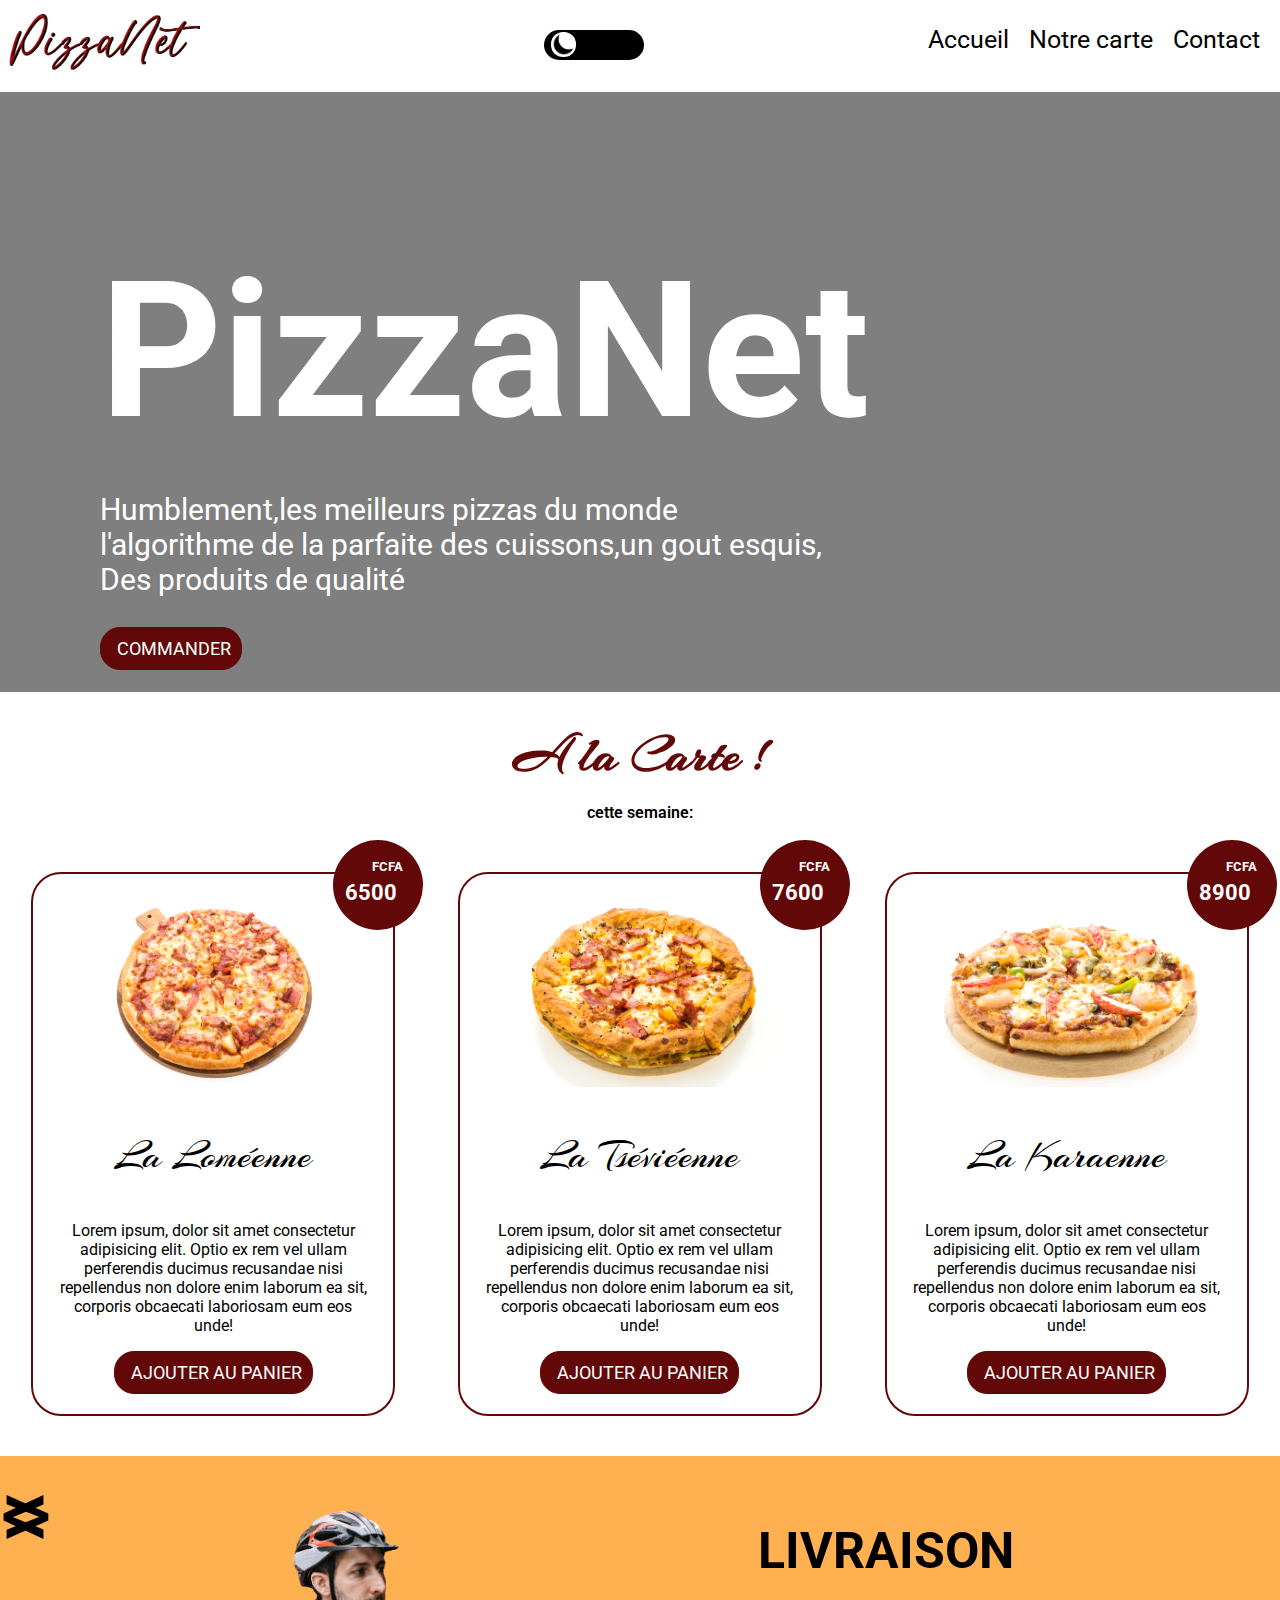
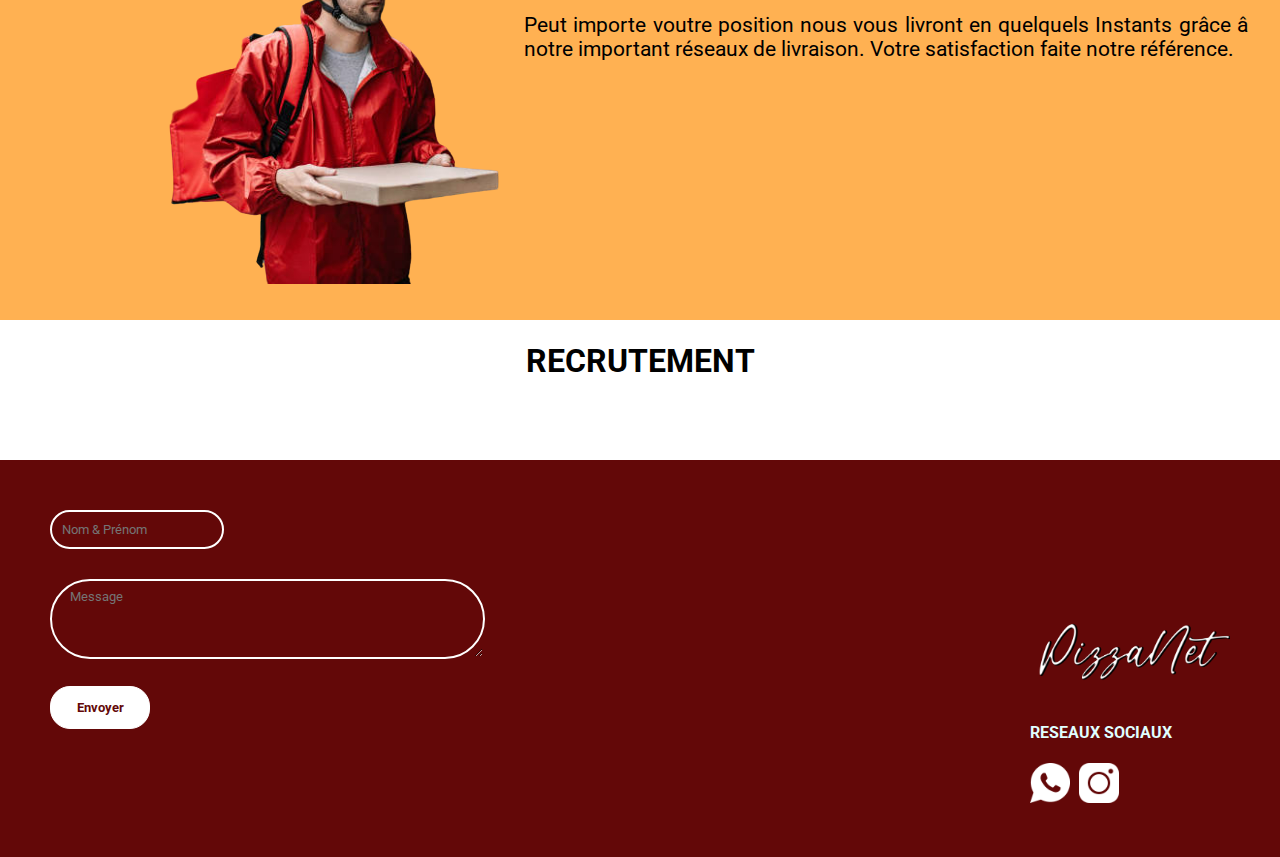
==== commit d5d3f6c3: "slider debut" ====
--- a/index.html
+++ b/index.html
@@ -5,7 +5,7 @@
         <meta http-equiv="X-UA-Compatible" content="IE=edge">
         <meta name="viewport" content="width=device-width, initial-scale=1.0">
         <title>PizzaNet</title>
-        <link rel="shortcut icon" href="assets/images/pizza1.jpg" type="image/x-icon"/>
+        <link rel="shortcut icon" href="assets/images/pizza1.png" type="image/x-icon"/>
         <link rel="stylesheet" href="style.css">
     </head>
     <body>
@@ -15,12 +15,16 @@
                 <div id="logo">
                     <img src="assets/logo.png" alt="logo-pizzanet">
                 </div>
+                <div id="modenuit">
+                    <img src="assets/claire.jpg" alt="" id="soleil">
+                </div>
                 <div id="nav">
-                    <nav>
-                        <a href="index.html"><h5>Accueil</h5></a>
-                        <a href=""><h5>Notre carte</h5></a>
-                        <a href="contact.html"><h5>Contact</h5></a>
-                    </nav>
+                    <ul>
+                        <li><a href="" class="nav">Accueil</a></li>
+                        <li><a href="" class="nav">Notre carte</a></li>
+                        <li><a href="" class="nav">Contact</a></li>
+                    </ul>
+                    
                 </div>
             </header>
             <div id="pancarte">
@@ -37,7 +41,7 @@
             </div>
             <section>
                 <h1>A la Carte !</h1>
-                <p>cette semaine:</p>
+                <p id="weekFood">cette semaine:</p>
                 <div id="menu">
                     <div class="carte">
                         <div class="prix">
@@ -69,19 +73,44 @@
 
                 </div>
             </section>
+            <section id="slider">
+                <div id="precedent">&lt;</div>
+                <div id="suivant">&gt;</div>
+                <div id="livrer">
+                     <div>
+                        <img src="assets/images/livreur.png" alt="livreur" id="livre">
+                    </div>
+                    <div>
+                        <h1 id="tr-livre">LIVRAISON</h1>
+                        <p id="p-livre">
+                            Peut importe voutre position nous vous livront en quelquels Instants grâce â notre important réseaux de livraison.
+                            Votre satisfaction faite notre référence.
+                        </p>
+                    </div>
+                </div>
+                <div id="emploiyer">
+                    <h1>RECRUTEMENT</h1>
+                    <div>
+                        <img src="" alt="">
+                    </div>
+                </div>
+            </section>
     
             <footer>
                 <div id="foot">
                     <div id="formulaire">
-                       <a href="contact.html"><button id="p-contact">Contactez-nous pour travailler avec avec nous</button></a>
+                        <input type="text" placeholder="Nom & Prénom">
+                        <textarea name="" id="" cols="50" rows="4" placeholder="Message" type="text"></textarea>
+                        <button type="submit">Envoyer</button>
                     </div>
                     <div id="sociale">
                         <div id="logo-blanc">
                             <img src="assets/logo_blanc.png" alt="" id="logo-foot">
                         </div>
+                        <h4 style="color:lightcyan;">RESEAUX SOCIAUX</h4>
                         <div id="lien">
-                            <img src="assets/whatsapp.png" alt="" class="sociale">
-                            <img src="assets/instagram.png" alt="" class="sociale">
+                            <img src="assets/sociale/whatsapp.png" alt="" class="sociale">
+                            <img src="assets/sociale/instagram.png" alt="" class="sociale">
                         </div>
                     </div>
                 </div>
--- a/style.css
+++ b/style.css
@@ -2,32 +2,47 @@
 @import url('https://fonts.googleapis.com/css2?family=Roboto:ital,wght@0,100;0,300;0,400;0,500;0,700;0,900;1,100;1,300;1,400;1,500;1,700;1,900&display=swap');
 *{
     font-family: 'Roboto', sans-serif;
-
+   
+}
+header{
+    display: flex;
+    justify-content: space-between;
 }
 body{
     margin: auto;
 }
-header{
-    display: flex;
-    justify-content: space-between;
-}
-
-nav{
-    display: flex;
-}
 a{
     text-decoration: none;
-    color: #ffff;
-}
-nav>a{
-    text-decoration: none;
-    padding-right: 2em;
+    color: #fff;
+}
+ul{
+    list-style-type: none;
+    display: flex;
+    margin-top: 25px;
+}
+li>a{
+    align-items: center;
+    color: #000;
     font-size: 25px;
-    align-items: flex-start;
-    color: #000;
-}
-nav>a:hover{
+    margin-right: 20px;
+    border-bottom: 0px solid #630808;
+}
+li>a:hover{
     color: #630808;
+    border-bottom: 5px solid #630808;
+    transition-duration: .0.5s;
+    transition-duration: .2s;
+}
+#modenuit img{
+    width: 25px;
+    margin-left: 7px;
+    margin-top: 2px;
+    border-radius: 12px;
+    
+}
+
+#modenuit{
+    margin-left: 40px;
 }
 #logo>img{
     width: 100%;
@@ -68,10 +83,6 @@
     padding-left: 16px;
     border: 1px solid #630808;
 }
-.button:hover{
-    transition: all 1s ease 0s;
-    transform: rotate(720deg);
-}
 section{
     margin-top: 2em;
     margin-bottom: 2.5em;
@@ -116,11 +127,7 @@
     width: 90px;
     height: 90px;
     top: 840px;
-    margin-left: 290px;
-}
-.prix:hover{
-    transition: 0.5s;
-    transform: scale(0.5em, 0);
+    margin-left: 280px;
 }
 span{
     font-size: 22px;
@@ -148,9 +155,34 @@
     padding: 50px;
     justify-content: space-between;
 }
-#p-contact{
-    padding: 15px;
-    font-size: 17px;
+#formulaire{
+    display:flex;
+    flex-direction: column;
+}
+textarea{
+    background-color: #630808;
+    border-radius: 50px;
+    border: 2px solid white;
+    padding: 0.6em;
+    text-indent: 10px;
+    margin-bottom: 2em;
+}
+input{
+    background-color: #630808;
+    width:150px ;
+    border: 2px solid white;
+    border-radius: 20px;
+    padding: 10px;
+    margin-bottom: 30px;
+}
+#formulaire>button{
+    background-color: #ffff;
+    border: 1px solid #ffff;
+    border-radius: 20px;
+    width: 100px;
+    color: #630808;
+    font-weight: 700;
+    padding: 1em;
 }
 #sociale{
     margin-top: 100px;
@@ -158,76 +190,54 @@
 #logo-foot{
     width: 200px;
 }
-#p-contact{
-    cursor: pointer;
+#lien{
+    width: 180px;
+    display: inline-block;
 }
 #lien img{
     width: 40px;
-    margin-right: 5px;
-}
-                                        /* Page contact */
-
-
-section.contact{
-    background-image: url(assets/images/pizza_3.png);
-}
-.form_contact{
-    background: transparent;
-    border: 2px solid #F9BF35;
-    /* justify-content: center;
-    align-items: center; */
-    margin-left: 10em;
-    margin-right: 10em;
-    padding-top: 3em;
-    padding-bottom: 3em;
-    border-radius: 20px;
-    backdrop-filter: blur(10px);
-}
-form{
-    margin-top: 8em;
-    margin-bottom: 3em;
-    display: flex;
-    margin-left: 15em;
-}
-#nom{
-    background-color: white;
-    border: 1px solid black;
-    border-radius: 30px;
-    padding: 18px 25px;
-}
-#email{
-    background-color: white;
-    border: 1px solid black;
-    border-radius: 30px;
-    padding: 18px 25px;
-    margin-top: 4em;
-    margin-bottom: 4em;
-}
-#objet{
-    background-color: white;
-    border: 1px solid black;
-    border-radius: 30px;
-    padding: 18px 25px;
-}
-textarea{
-    background-color: white;
-    border: 1px solid black;
-    border-radius: 10px;
-    margin-left: 4em;
-}
-#button{
-    background-color: #630808;
-    color: white;
-    border: 0;
-    padding: 15px 20px 15px 20px;
-    margin-left: 45em;
+    padding-right: 5px;
+   
+}
+#lien img :hover{
+   cursor: pointer;
+}
+#modenuit{
+    width: 100px;
+    height: 30px;
+    background-color: #000;
+    border-radius: 15px;
+    margin-top: 30px;
+    margin-left: 100px;
+}
+#modenuit:hover{
     cursor: pointer;
-    border: 2px #630808 solid;
-    font-size: 15px;
-    font-weight: 500;
-}
-#button:hover{
-    transition: all 0.5s;
-    background-color: white;
-    color: #630808;
+}
+/* ----------SLIDER--------------------*/
+#livrer{
+    display: flex;
+    background-color: #FFB152;
+    justify-content: space-around;
+    padding: 2em;
+} 
+#livrer > img{
+    width: 10%;
+}
+#precedent{
+    font-size: 100px;
+    position: absolute;
+    
+}
+#suivant{
+    font-size : 100px;
+    position: absolute;
+    
+}
+#tr-livre{
+    align-items: center;
+    font-size: 50px;
+}
+#p-livre{
+    font-size: 21px;
+    text-align: justify;
 }